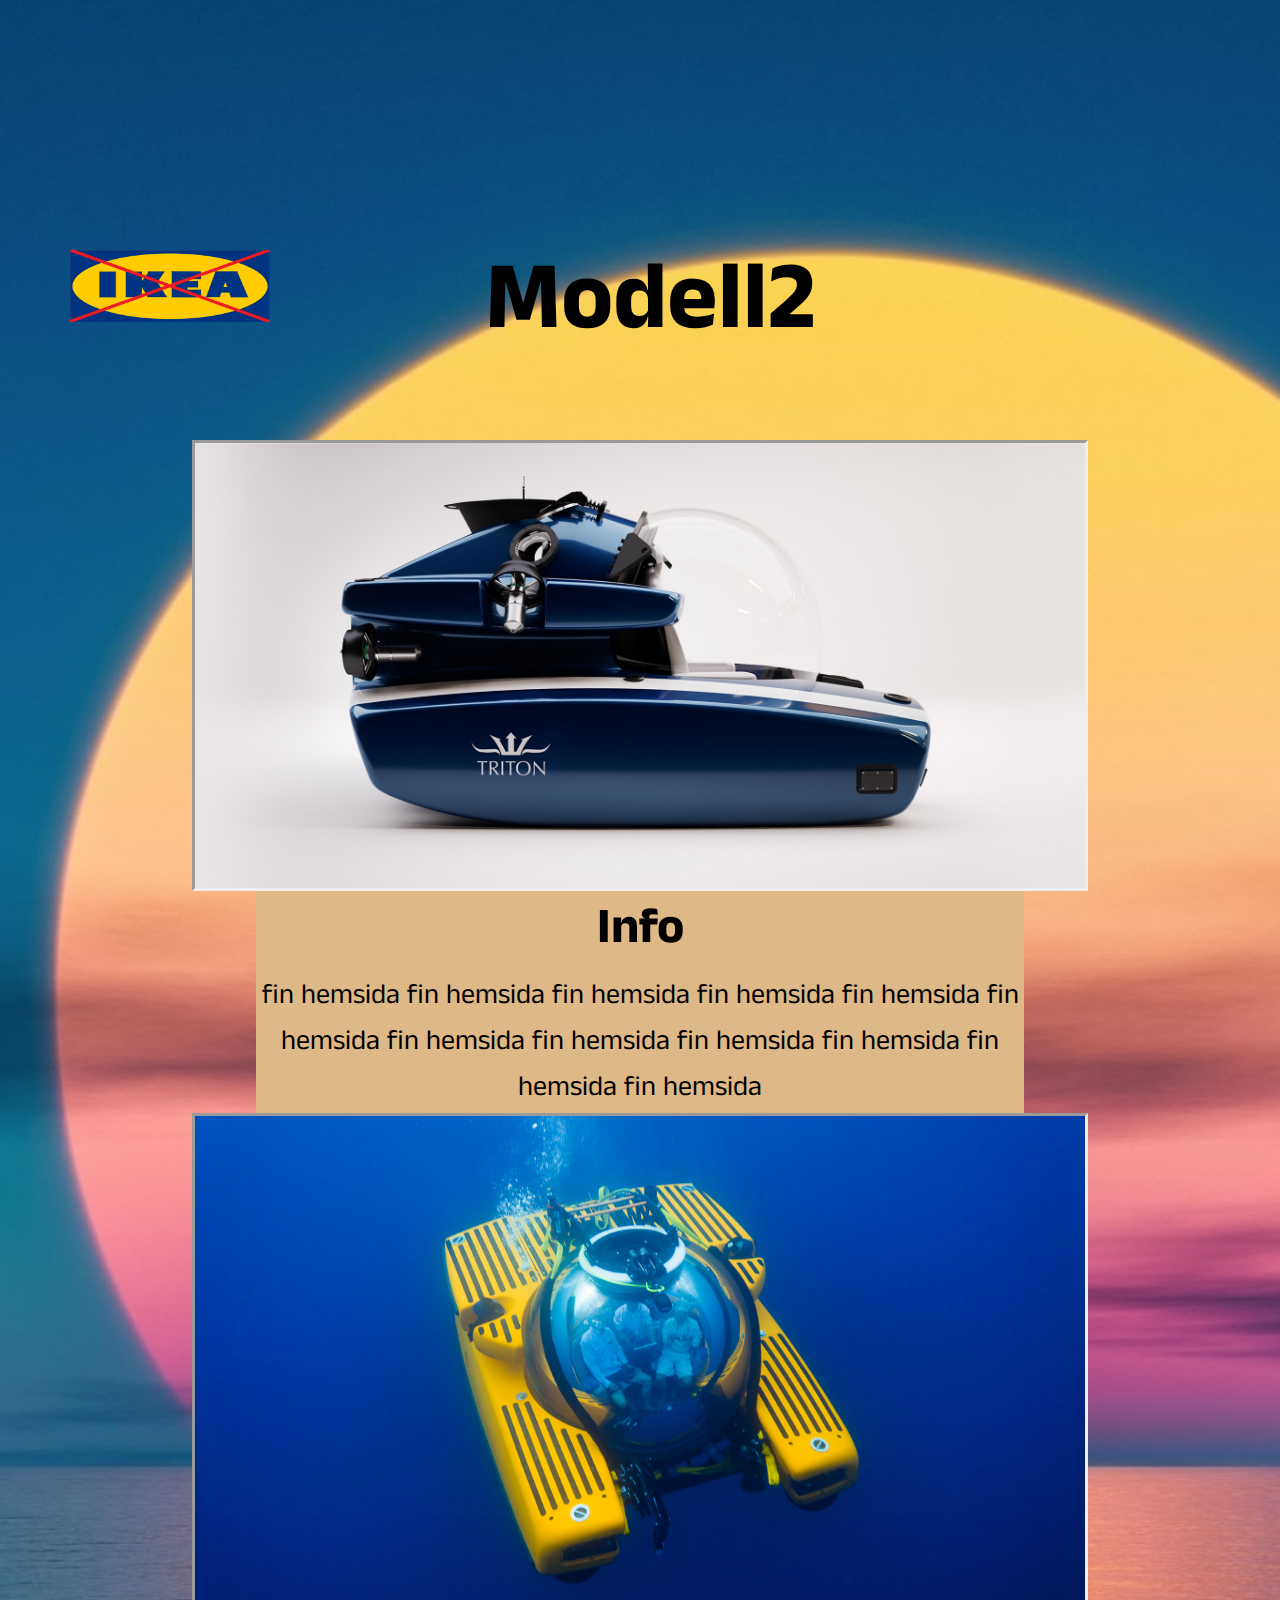
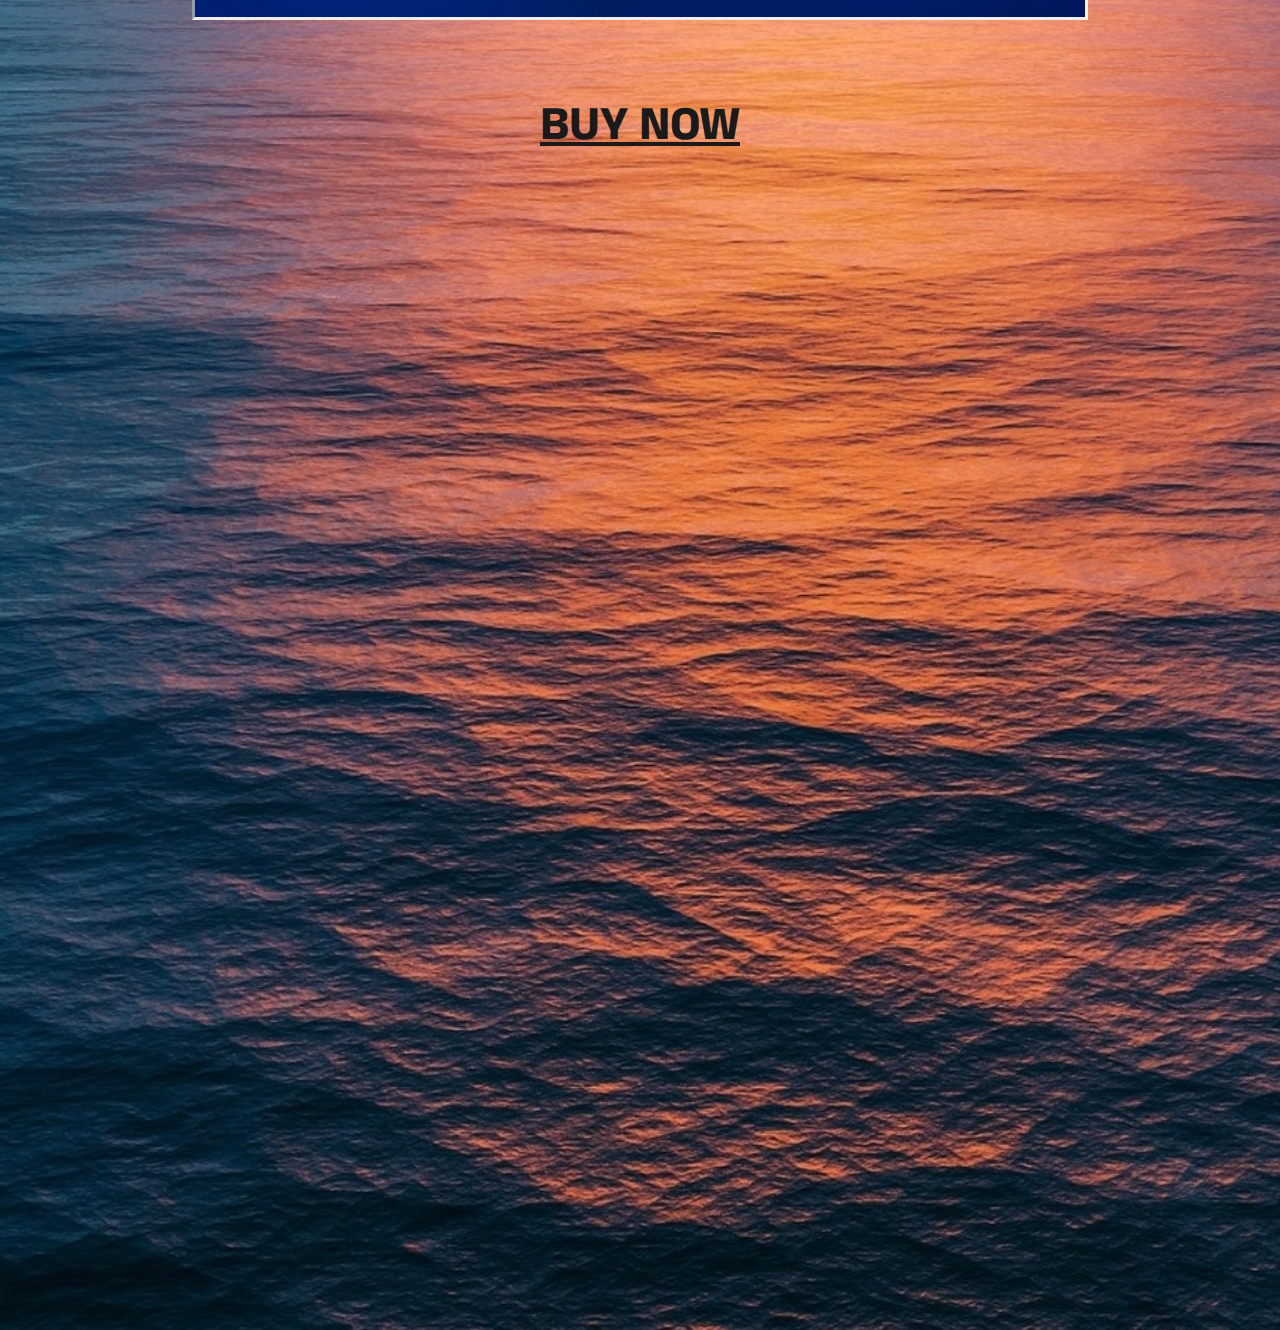
==== modell2_webbsida/index.html @ be12e47e "Add files via upload" ====
<!DOCTYPE html> 
<html lang="sv"> 
<head> 

    <title>Slutprojekt</title> 

    <meta charset = "utf-8"/>

    <link href = "../css/modellsida.css" rel="stylesheet" type="text/css" />
    <link rel="preconnect" href="https://fonts.googleapis.com">
    <link rel="preconnect" href="https://fonts.gstatic.com" crossorigin>
    <link href="https://fonts.googleapis.com/css2?family=Anek+Kannada&display=swap" rel="stylesheet">
</head> 
<body>
  
<div class="div1">
  <a href="../index.html"><img id="logo" alt="logo" src="../img/logo.png"></a>
    <h1 class="head">
  Modell2
    </h1>
    </div>
    <img class="bild" src="../img/bild2.jpg" alt="Modell1">
    <div class="info">
      <h1 class="infohead">Info</h1>
      <p class="infosub">fin hemsida fin hemsida fin hemsida fin hemsida fin hemsida fin hemsida 
        fin hemsida fin hemsida fin hemsida fin hemsida fin hemsida fin hemsida 
      </p>
    </div>
    <img class="bild" src="../img/sub2.jpg" alt="Modell12">

  <div id="buy">
    <a href="#">Buy now</a>
  </div>
</body>
---- css/modellsida.css ----
*{
    margin: 0;
    padding: 0;
    box-sizing: border-box;
}

  
.div1{
text-align: center;
font-size: 48px;
margin: 230px 50px 50px 50px;  
}


body{
    font-family: 'Anek Kannada', sans-serif;
    background-image: url('../img/imgwarer.jpg');
    background-size: cover;
    background-repeat: no-repeat;
    height: 300vh;
  
}

.bild{
    width: 70%;
    display: block;
    margin-left: auto;
    margin-right: auto;
    border-style: inset;
}

.info{
    text-align: center;
    width:60%;
    margin-left: auto;
    margin-right: auto;
    background-color: burlywood;
}

.infohead{
font-size: 50px;
font-weight: bold;
}

.infosub{
    font-size: 28px;
}
#buy{
    margin: 70px 0px;
    text-align: center;
    font-size: 48px;
    font-weight: bold;
}
#buy a{
    text-transform: uppercase;
    color: #1a1a1a;
}
#buy a:hover{
    color:blueviolet
  }
#logo{
    margin-top: 20px; 
    margin-left: 20px;
    display: block;
    float: left;
    width: 200px;
    }
.head{
    margin-right:200px;
}
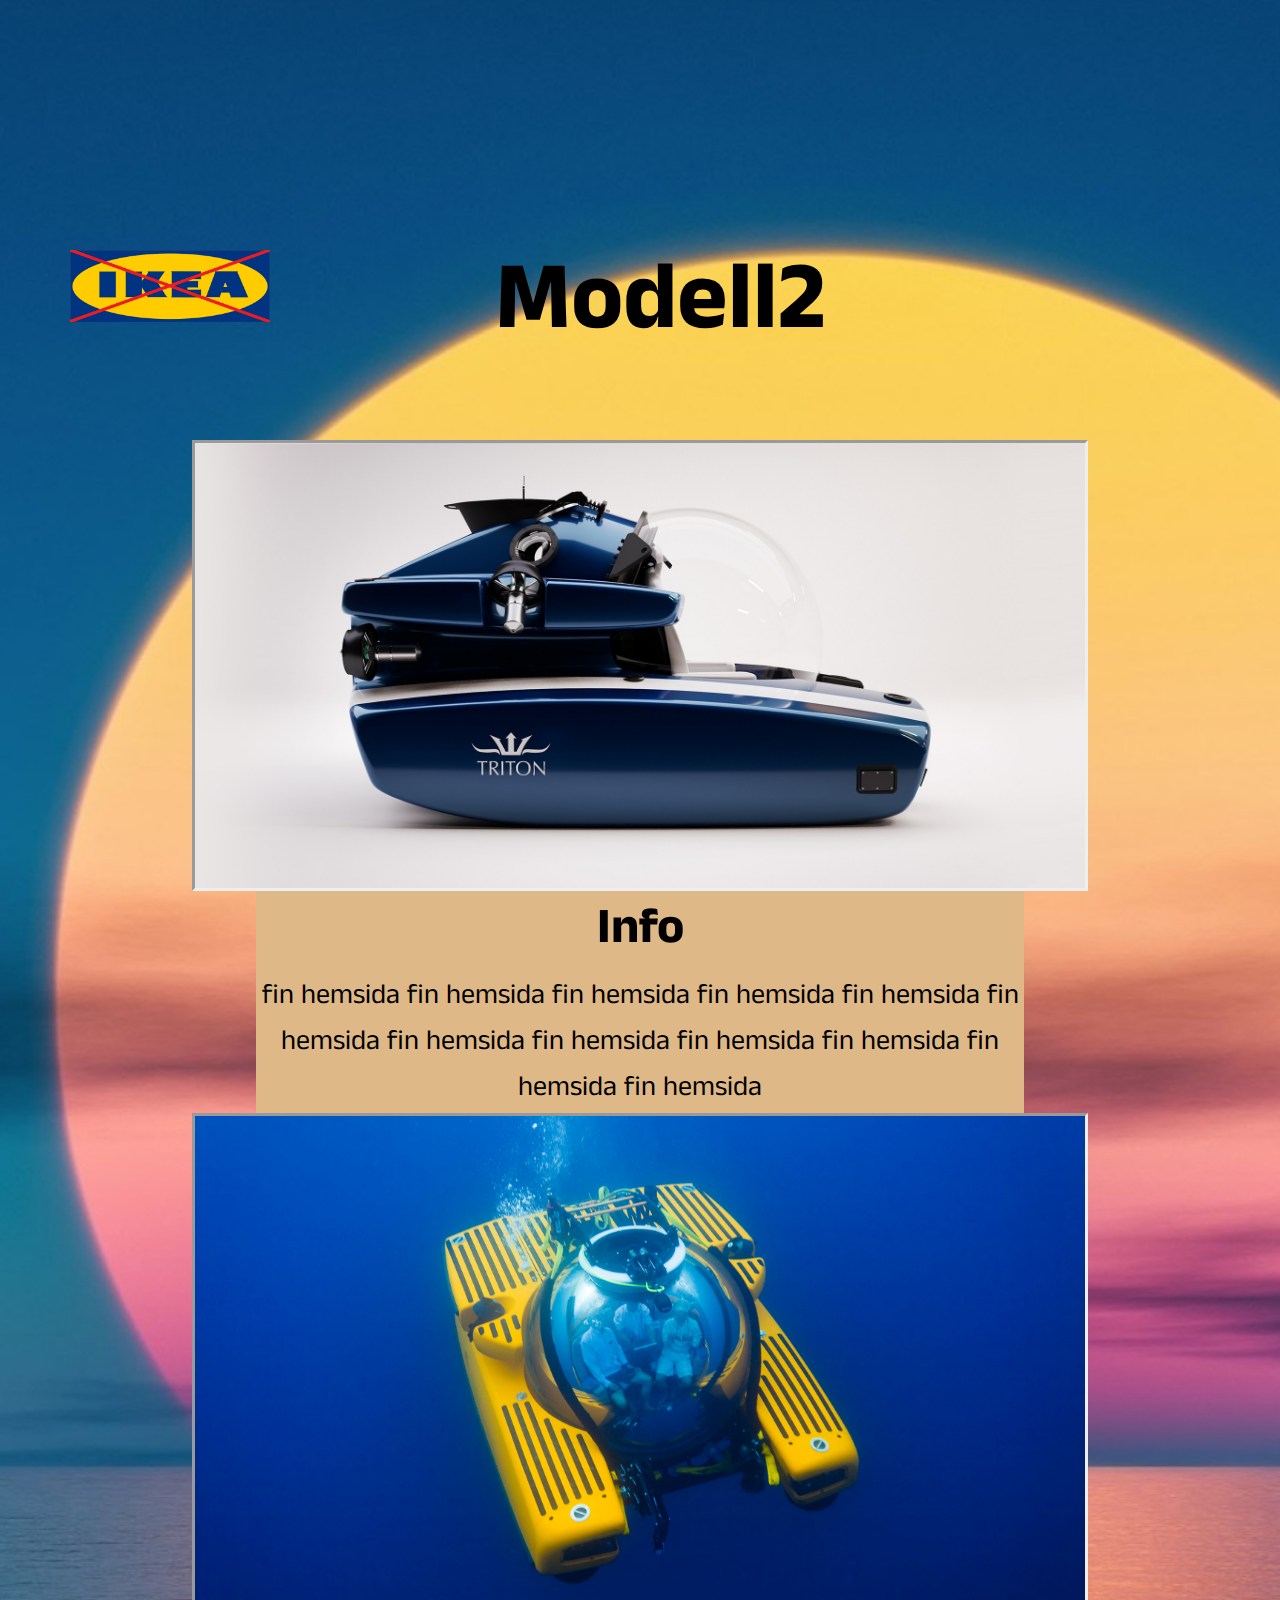
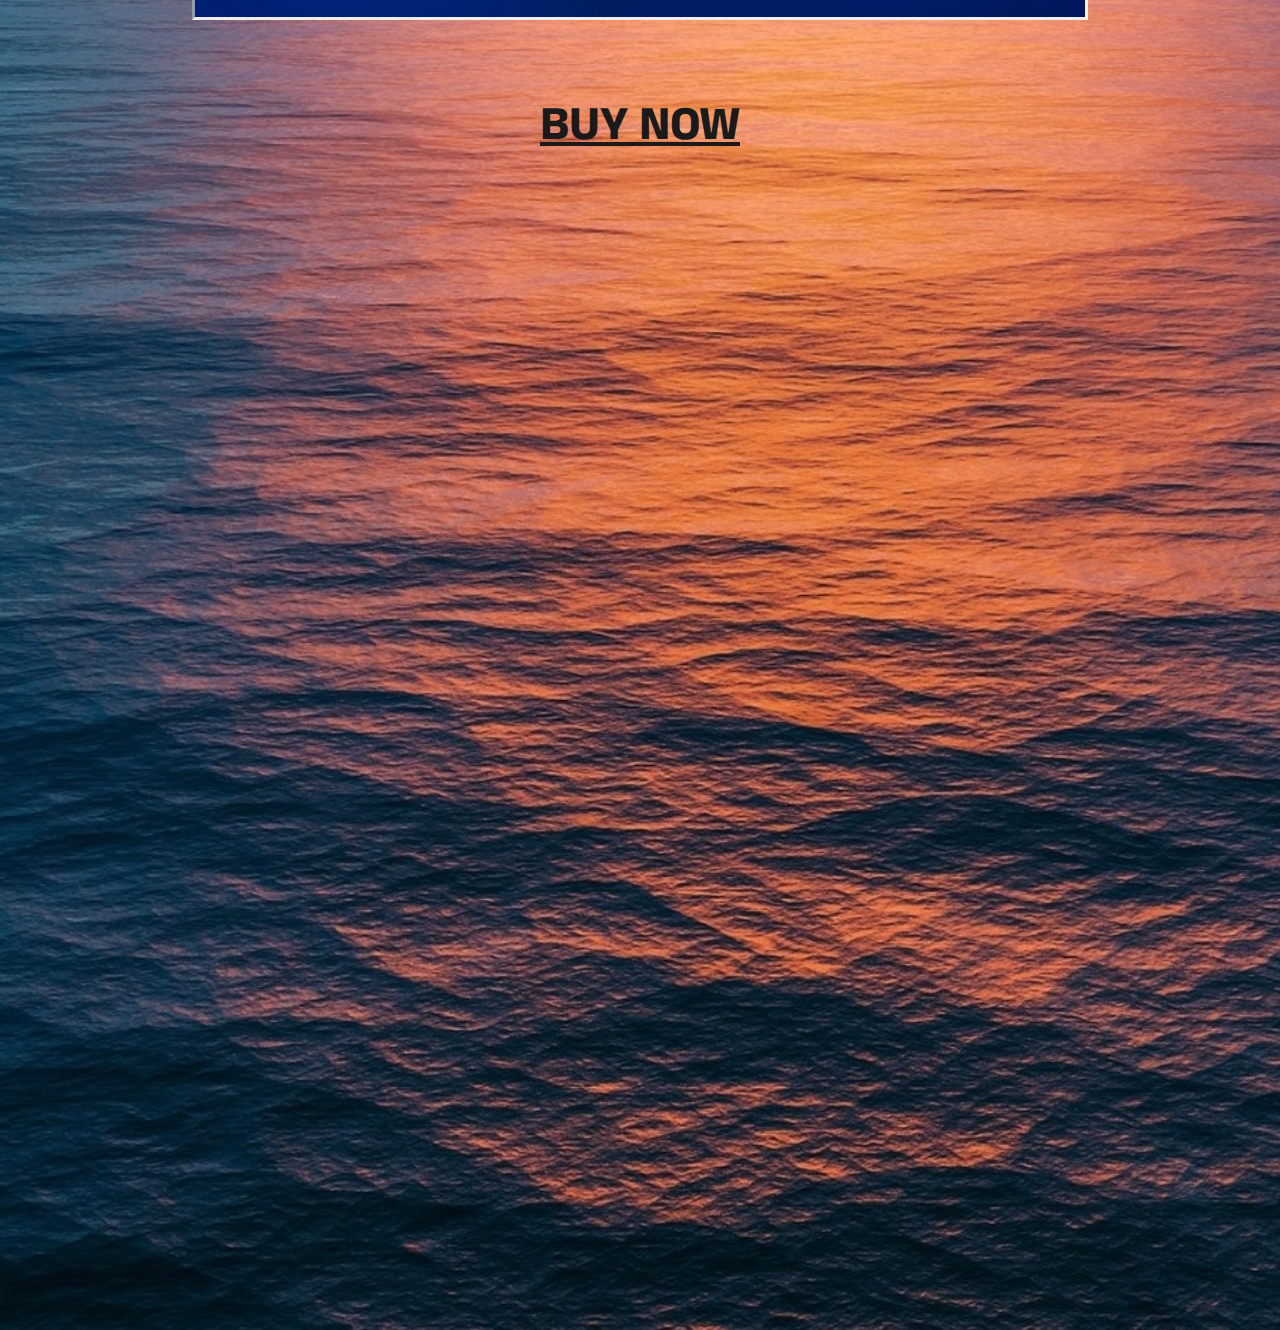
==== commit 4645e83c: "Add files via upload" ====
--- a/modell2_webbsida/index.html
+++ b/modell2_webbsida/index.html
@@ -4,7 +4,9 @@
 
     <title>Slutprojekt</title> 
 
-    <meta charset = "utf-8"/>
+    <meta name="viewport" content="width=device-width, initial-scale=1.0"> 
+    <meta name="discription" content="En riktigt bra webbsida varför visas detta i seo">
+    <meta charset="utf-8"/>  
 
     <link href = "../css/modellsida.css" rel="stylesheet" type="text/css" />
     <link rel="preconnect" href="https://fonts.googleapis.com">
--- a/css/modellsida.css
+++ b/css/modellsida.css
@@ -66,5 +66,5 @@
     width: 200px;
     }
 .head{
-    margin-right:200px;
+    margin-right:180px;
 }